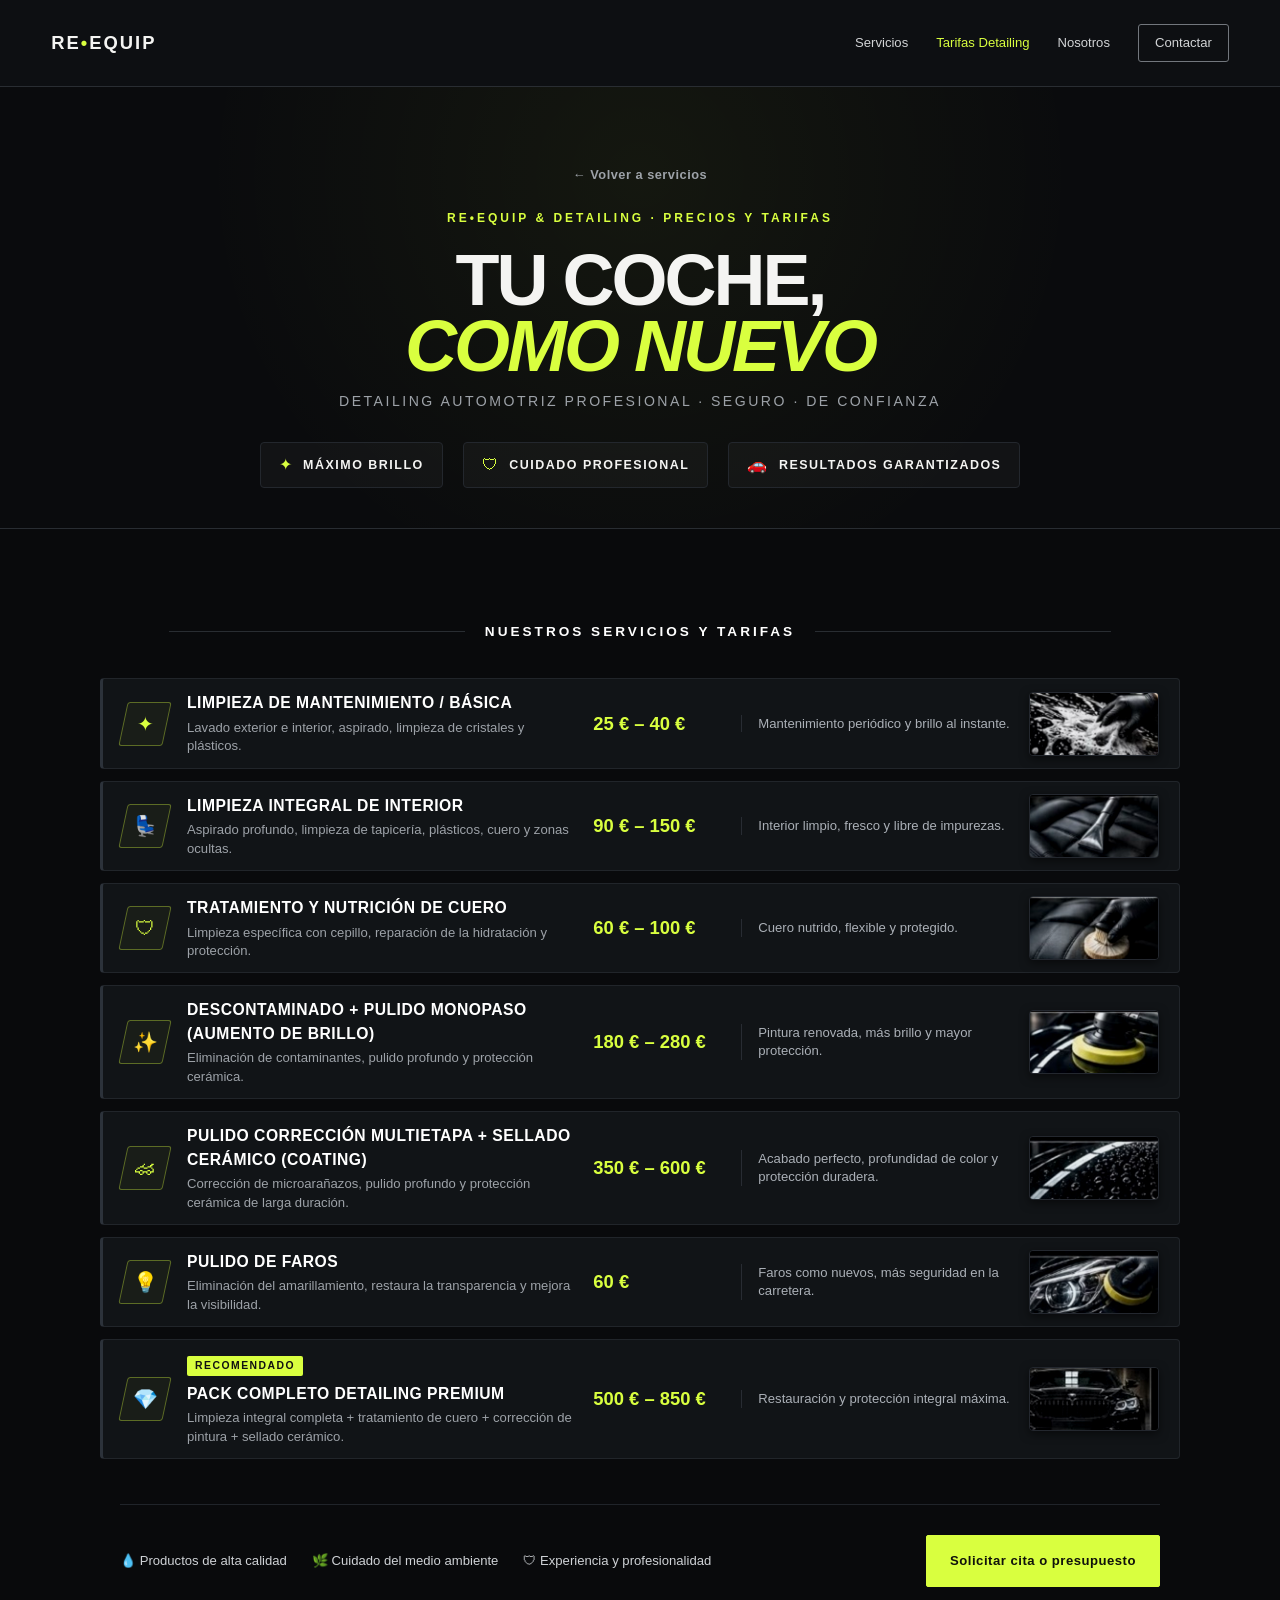
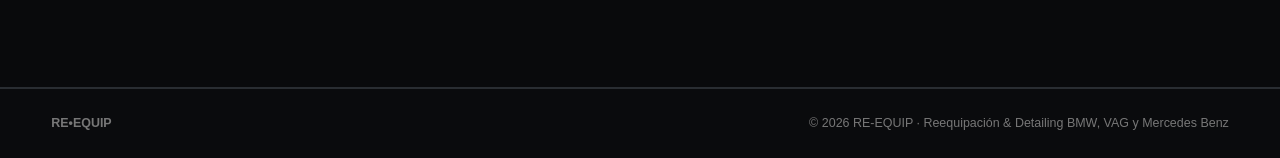
==== detailing.html @ 304aa778 "Cambios estéticos y nueva sección" ====
<!DOCTYPE html>
<html lang="es">

<head>
    <meta charset="UTF-8">
    <meta name="viewport" content="width=device-width, initial-scale=1.0">
    <meta name="description"
        content="Tarifas y servicios de detailing, limpieza y protección para BMW, Grupo VAG y Mercedes Benz en Murcia. Pulido, coating cerámico, cuero y más.">
    <title>Tarifas Detailing & Limpieza | RE-EQUIP</title>
    <link rel="stylesheet" href="styles.css">
</head>

<body class="page-detailing">
    <header class="header-inner">
        <div class="wrap nav">
            <a class="logo" href="index.html#inicio">RE<span>•</span>EQUIP</a>
            <nav>
                <a href="index.html#servicios">Servicios</a>
                <a href="detailing.html" class="active">Tarifas Detailing</a>
                <a href="index.html#nosotros">Nosotros</a>
                <a href="index.html#contacto" class="nav-cta">Contactar</a>
            </nav>
        </div>
    </header>

    <main>
        <section class="pricing-page-hero">
            <div class="wrap">
                <a href="index.html#servicios" class="back-link">← Volver a servicios</a>
                <div class="eyebrow">RE•EQUIP & DETAILING · PRECIOS Y TARIFAS</div>
                <h1>Tu coche,<br><em>como nuevo</em></h1>
                <p class="pricing-subtitle">Detailing automotriz profesional · seguro · de confianza</p>

                <div class="pricing-badges">
                    <div class="badge-item">
                        <span class="badge-icon">✦</span>
                        <strong>MÁXIMO BRILLO</strong>
                    </div>
                    <div class="badge-item">
                        <span class="badge-icon">🛡</span>
                        <strong>CUIDADO PROFESIONAL</strong>
                    </div>
                    <div class="badge-item">
                        <span class="badge-icon">🚗</span>
                        <strong>RESULTADOS GARANTIZADOS</strong>
                    </div>
                </div>
            </div>
        </section>

        <section class="pricing-section" id="tarifas">
            <div class="wrap">
                <div class="pricing-table-title">
                    <span>NUESTROS SERVICIOS Y TARIFAS</span>
                </div>

                <div class="pricing-list">
                    <!-- Fila 1 -->
                    <div class="pricing-row">
                        <div class="pricing-icon"><span>✦</span></div>
                        <div class="pricing-main">
                            <h4>Limpieza de mantenimiento / básica</h4>
                            <p>Lavado exterior e interior, aspirado, limpieza de cristales y plásticos.</p>
                        </div>
                        <div class="pricing-price">25 € – 40 €</div>
                        <div class="pricing-benefit">Mantenimiento periódico y brillo al instante.</div>
                        <div class="pricing-thumb">
                            <img src="images/service_1_lavado.jpg" alt="Limpieza de mantenimiento y lavado exterior">
                        </div>
                    </div>

                    <!-- Fila 2 -->
                    <div class="pricing-row">
                        <div class="pricing-icon"><span>💺</span></div>
                        <div class="pricing-main">
                            <h4>Limpieza integral de interior</h4>
                            <p>Aspirado profundo, limpieza de tapicería, plásticos, cuero y zonas ocultas.</p>
                        </div>
                        <div class="pricing-price">90 € – 150 €</div>
                        <div class="pricing-benefit">Interior limpio, fresco y libre de impurezas.</div>
                        <div class="pricing-thumb">
                            <img src="images/service_2_interior.jpg" alt="Limpieza integral y aspirado profundo de interior">
                        </div>
                    </div>

                    <!-- Fila 3 -->
                    <div class="pricing-row">
                        <div class="pricing-icon"><span>🛡</span></div>
                        <div class="pricing-main">
                            <h4>Tratamiento y nutrición de cuero</h4>
                            <p>Limpieza específica con cepillo, reparación de la hidratación y protección.</p>
                        </div>
                        <div class="pricing-price">60 € – 100 €</div>
                        <div class="pricing-benefit">Cuero nutrido, flexible y protegido.</div>
                        <div class="pricing-thumb">
                            <img src="images/service_3_cuero.jpg" alt="Tratamiento y nutrición de cuero con cepillo">
                        </div>
                    </div>

                    <!-- Fila 4 -->
                    <div class="pricing-row">
                        <div class="pricing-icon"><span>✨</span></div>
                        <div class="pricing-main">
                            <h4>Descontaminado + Pulido monopaso (aumento de brillo)</h4>
                            <p>Eliminación de contaminantes, pulido profundo y protección cerámica.</p>
                        </div>
                        <div class="pricing-price">180 € – 280 €</div>
                        <div class="pricing-benefit">Pintura renovada, más brillo y mayor protección.</div>
                        <div class="pricing-thumb">
                            <img src="images/service_4_pulido_monopaso.jpg" alt="Descontaminado y pulido monopaso con máquina rotorbital">
                        </div>
                    </div>

                    <!-- Fila 5 -->
                    <div class="pricing-row">
                        <div class="pricing-icon"><span>🏎</span></div>
                        <div class="pricing-main">
                            <h4>Pulido corrección multietapa + Sellado cerámico (Coating)</h4>
                            <p>Corrección de microarañazos, pulido profundo y protección cerámica de larga duración.</p>
                        </div>
                        <div class="pricing-price">350 € – 600 €</div>
                        <div class="pricing-benefit">Acabado perfecto, profundidad de color y protección duradera.</div>
                        <div class="pricing-thumb">
                            <img src="images/service_5_sellado_ceramico.jpg" alt="Sellado cerámico coating y repelencia al agua">
                        </div>
                    </div>

                    <!-- Fila 6 -->
                    <div class="pricing-row">
                        <div class="pricing-icon"><span>💡</span></div>
                        <div class="pricing-main">
                            <h4>Pulido de faros</h4>
                            <p>Eliminación del amarillamiento, restaura la transparencia y mejora la visibilidad.</p>
                        </div>
                        <div class="pricing-price">60 €</div>
                        <div class="pricing-benefit">Faros como nuevos, más seguridad en la carretera.</div>
                        <div class="pricing-thumb">
                            <img src="images/service_6_faros.jpg" alt="Pulido y restauración de faros">
                        </div>
                    </div>

                    <!-- Fila 7 -->
                    <div class="pricing-row">
                        <div class="pricing-icon"><span>💎</span></div>
                        <div class="pricing-main">
                            <span class="pack-tag">RECOMENDADO</span>
                            <h4>Pack completo detailing premium</h4>
                            <p>Limpieza integral completa + tratamiento de cuero + corrección de pintura + sellado cerámico.</p>
                        </div>
                        <div class="pricing-price">500 € – 850 €</div>
                        <div class="pricing-benefit">Restauración y protección integral máxima.</div>
                        <div class="pricing-thumb">
                            <img src="images/service_7_pack_premium.jpg" alt="Pack completo detailing premium">
                        </div>
                    </div>
                </div>

                <div class="pricing-footer-banner">
                    <div class="feature-tags">
                        <span>💧 Productos de alta calidad</span>
                        <span>🌿 Cuidado del medio ambiente</span>
                        <span>🛡 Experiencia y profesionalidad</span>
                    </div>
                    <a class="btn" href="index.html#contacto">Solicitar cita o presupuesto</a>
                </div>
            </div>
        </section>
    </main>

    <footer>
        <div class="wrap">
            <strong>RE•EQUIP</strong>
            <span>© 2026 RE-EQUIP · Reequipación & Detailing BMW, VAG y Mercedes Benz</span>
        </div>
    </footer>
</body>

</html>
---- styles.css ----
/* ==========================================================================
   1. VARIABLES Y CONFIGURACIÓN GLOBAL
   ========================================================================== */
:root {
    --bg: #0a0b0d;
    --panel: #121417;
    --text: #f4f4f2;
    --muted: #9da2a8;
    --accent: #d9ff3f;
    --line: #292d32;
}

* {
    box-sizing: border-box;
    margin: 0;
    padding: 0;
}

html {
    scroll-behavior: smooth;
}

body {
    font-family: Arial, Helvetica, sans-serif;
    background: var(--bg);
    color: var(--text);
    line-height: 1.5;
}

a {
    color: inherit;
    text-decoration: none;
}

/* Contenedor centralizado para limitar el ancho en pantalla */
.wrap {
    width: min(1280px, 92%);
    margin: 0 auto;
}


/* ==========================================================================
   2. CABECERA Y NAVEGACIÓN (HEADER & NAV)
   ========================================================================== */
header {
    position: absolute;
    z-index: 2;
    width: 100%;
    padding: 24px 0;
}

.nav {
    display: flex;
    align-items: center;
    justify-content: space-between;
}

.logo {
    font-size: 1.15rem;
    font-weight: 800;
    letter-spacing: 2px;
}

.logo span {
    color: var(--accent);
}

nav {
    display: flex;
    align-items: center;
    gap: 28px;
    font-size: .82rem;
    color: #d2d4d6;
}

nav a {
    display: inline-flex;
    align-items: center;
    transition: color .2s ease;
}

nav a:hover,
nav a.active {
    color: var(--accent);
}

.nav-cta {
    border: 1px solid #72777d;
    padding: 8px 16px;
    border-radius: 3px;
    transition: all .2s ease;
}

.nav-cta:hover {
    border-color: var(--accent);
    color: var(--accent);
}


/* ==========================================================================
   3. SECCIÓN HERO (PORTADA PRINCIPAL)
   ========================================================================== */
.hero {
    min-height: 760px;
    display: flex;
    align-items: center;
    background: linear-gradient(90deg, rgba(10, 11, 13, .98) 18%, rgba(10, 11, 13, .75) 55%, rgba(10, 11, 13, .35)), url('https://images.unsplash.com/photo-1555215695-3004980ad54e?auto=format&fit=crop&w=1900&q=85') center/cover;
}

.hero-content {
    max-width: 760px;
    padding-top: 60px;
    margin: 0;
}

.eyebrow {
    color: var(--accent);
    font-size: .75rem;
    font-weight: bold;
    letter-spacing: 3px;
    text-transform: uppercase;
    margin-bottom: 20px;
}

h1 {
    font-size: clamp(3rem, 8vw, 6.4rem);
    line-height: .91;
    letter-spacing: -5px;
    text-transform: uppercase;
    margin-bottom: 28px;
}

h1 em {
    font-style: normal;
    color: var(--accent);
}

.hero p {
    max-width: 580px;
    color: #c5c8cc;
    font-size: 1.08rem;
    margin-bottom: 32px;
}

.buttons {
    display: flex;
    gap: 14px;
    flex-wrap: wrap;
}

/* Botones generales */
.btn {
    display: inline-block;
    padding: 15px 23px;
    font-size: .82rem;
    font-weight: bold;
    letter-spacing: .5px;
    border: 1px solid var(--accent);
    background: var(--accent);
    color: #10120b;
    border-radius: 2px;
    transition: transform .2s ease, background .2s ease, border-color .2s ease;
    cursor: pointer;
}

.btn.alt {
    background: transparent;
    color: var(--text);
    border-color: #747980;
}

.btn:hover {
    transform: translateY(-2px);
}

.brands-tag {
    display: inline-flex;
    align-items: center;
    gap: 10px;
    font-size: .76rem;
    letter-spacing: 1.8px;
    text-transform: uppercase;
    color: #8f949a;
    margin-top: 22px;
}

.brands-tag strong {
    color: var(--text);
    font-weight: bold;
}


/* ==========================================================================
   4. ESTILOS BASE DE SECCIÓN Y CABECERAS DE SECCIÓN
   ========================================================================== */
section {
    padding: 105px 0;
}

.section-head {
    display: flex;
    justify-content: space-between;
    gap: 35px;
    align-items: end;
    margin-bottom: 42px;
}

.section-head h2 {
    font-size: clamp(2rem, 4vw, 3.5rem);
    line-height: 1;
    text-transform: uppercase;
    letter-spacing: -2px;
}

.section-head p {
    color: var(--muted);
    max-width: 440px;
}


/* ==========================================================================
   5. SECCIÓN SERVICIOS (CUADRÍCULA DE TARJETAS)
   ========================================================================== */
.services {
    background: #0d0f11;
    border-top: 1px solid var(--line);
    border-bottom: 1px solid var(--line);
}

.grid {
    display: grid;
    grid-template-columns: repeat(4, 1fr);
    gap: 2px;
    background: var(--line);
}

.card {
    position: relative;
    background: var(--panel);
    padding: 34px 26px;
    min-height: 245px;
    display: flex;
    flex-direction: column;
    transition: transform .2s ease, background .2s ease;
    overflow: hidden;
}

.card:hover {
    background: #16191f;
    transform: translateY(-2px);
}

/* 5.1 ESTADO BLOQUEADO ESTILO VIDEOJUEGO (ITEMS NO DESBLOQUEADOS) */
.card.card-locked {
    background: #111317;
    cursor: not-allowed;
    user-select: none;
}

.card.card-locked:hover {
    background: #111317;
    transform: none;
}

.card.card-locked .card-content {
    opacity: 0.68;
    filter: grayscale(0.45);
    pointer-events: none;
    transition: opacity .2s ease;
}

.card.card-locked:hover .card-content {
    opacity: 0.88;
}

.card-locked-overlay {
    position: absolute;
    inset: 0;
    display: flex;
    align-items: center;
    justify-content: center;
    padding: 20px;
    background: rgba(10, 12, 15, 0.42);
    z-index: 2;
}

.locked-badge {
    display: inline-flex;
    flex-direction: column;
    align-items: center;
    gap: 6px;
    background: rgba(18, 21, 26, 0.88);
    border: 1px solid rgba(255, 255, 255, 0.14);
    padding: 10px 18px;
    border-radius: 4px;
    box-shadow: 0 8px 24px rgba(0, 0, 0, 0.55);
    backdrop-filter: blur(8px);
    -webkit-backdrop-filter: blur(8px);
    transition: border-color .25s ease, transform .25s ease;
}

.card.card-locked:hover .locked-badge {
    border-color: rgba(255, 255, 255, 0.28);
    transform: scale(1.04);
}

.lock-icon {
    font-size: 1.15rem;
    line-height: 1;
}

.lock-text {
    font-size: .68rem;
    font-weight: 800;
    letter-spacing: 2.5px;
    color: #e0e4eb;
    text-transform: uppercase;
    white-space: nowrap;
}

.number {
    color: var(--accent);
    font-size: .75rem;
    font-weight: bold;
    letter-spacing: 2px;
}

.card h3 {
    font-size: 1.15rem;
    text-transform: uppercase;
    margin: 32px 0 12px;
}

.card p {
    color: var(--muted);
    font-size: .9rem;
    line-height: 1.55;
}

.card-link {
    margin-top: auto;
    padding-top: 18px;
    color: var(--accent);
    font-weight: bold;
    font-size: .82rem;
    display: inline-flex;
    align-items: center;
    gap: 6px;
    transition: gap .2s ease;
}

.card-link:hover {
    gap: 10px;
}


/* ==========================================================================
   5.1. PÁGINA INDEPENDIENTE DE TARIFAS DE DETAILING (detailing.html)
   ========================================================================== */
.header-inner {
    position: relative;
    border-bottom: 1px solid var(--line);
    background: #0d0f12;
}

.pricing-page-hero {
    padding: 75px 0 40px;
    text-align: center;
    background: radial-gradient(circle at 50% 20%, rgba(217, 255, 63, 0.05) 0%, transparent 60%);
}

.back-link {
    display: inline-flex;
    align-items: center;
    gap: 8px;
    font-size: .8rem;
    font-weight: bold;
    color: var(--muted);
    letter-spacing: .5px;
    margin-bottom: 25px;
    transition: color .2s ease;
}

.back-link:hover {
    color: var(--accent);
}

.pricing-page-hero h1 {
    font-size: clamp(2.8rem, 6vw, 4.5rem);
    line-height: .92;
    text-transform: uppercase;
    letter-spacing: -3px;
    margin-bottom: 12px;
}

.pricing-page-hero h1 em {
    font-style: italic;
    color: var(--accent);
}

.pricing-subtitle {
    color: var(--muted);
    font-size: .88rem;
    letter-spacing: 2.5px;
    text-transform: uppercase;
    margin-bottom: 30px;
}

.pricing-badges {
    display: flex;
    justify-content: center;
    gap: 20px;
    flex-wrap: wrap;
    margin-top: 25px;
}

.badge-item {
    display: inline-flex;
    align-items: center;
    gap: 10px;
    background: rgba(255, 255, 255, 0.03);
    border: 1px solid #23272d;
    padding: 10px 18px;
    border-radius: 4px;
    font-size: .78rem;
    letter-spacing: 1.5px;
}

.badge-icon {
    color: var(--accent);
    font-size: 1rem;
}

/* LISTA Y FILAS DE TARIFAS DE DETAILING */
.pricing-section {
    background: #090a0c;
    border-top: 1px solid var(--line);
    border-bottom: 1px solid var(--line);
    padding: 60px 0 100px;
}

.pricing-table-title {
    text-align: center;
    margin: 30px 0 35px;
    position: relative;
}

.pricing-table-title span {
    background: #090a0c;
    padding: 0 20px;
    color: #fff;
    font-weight: 800;
    letter-spacing: 3px;
    font-size: .85rem;
    position: relative;
    z-index: 1;
}

.pricing-table-title::before {
    content: '';
    position: absolute;
    top: 50%;
    left: 10%;
    right: 10%;
    height: 1px;
    background: var(--line);
    z-index: 0;
}

.pricing-list {
    display: flex;
    flex-direction: column;
    gap: 12px;
    max-width: 1080px;
    margin: 0 auto;
}

.pricing-row {
    display: grid;
    grid-template-columns: 46px 1.8fr 130px 1.25fr 130px;
    align-items: center;
    gap: 18px;
    background: #111417;
    border: 1px solid #21252a;
    border-left: 3px solid #2c323a;
    padding: 12px 20px;
    border-radius: 4px;
    transition: transform .2s ease, border-color .2s ease, background .2s ease, box-shadow .2s ease;
}

.pricing-row:hover {
    transform: translateY(-2px);
    background: #15191e;
    border-left-color: var(--accent);
    box-shadow: 0 6px 20px rgba(0, 0, 0, 0.4);
}

.pricing-icon {
    width: 44px;
    height: 44px;
    border: 1px solid rgba(217, 255, 63, 0.35);
    background: rgba(217, 255, 63, 0.04);
    transform: skewX(-12deg);
    display: flex;
    justify-content: center;
    align-items: center;
    border-radius: 3px;
    color: var(--accent);
    transition: border-color .25s ease, background .25s ease, box-shadow .25s ease;
    flex-shrink: 0;
}

.pricing-icon span {
    transform: skewX(12deg);
    font-size: 1.25rem;
    display: inline-block;
    line-height: 1;
}

.pricing-row:hover .pricing-icon {
    border-color: var(--accent);
    background: rgba(217, 255, 63, 0.1);
    box-shadow: 0 0 12px rgba(217, 255, 63, 0.2);
}

.pricing-main h4 {
    font-size: .98rem;
    font-weight: 700;
    text-transform: uppercase;
    letter-spacing: .5px;
    color: #fff;
    margin-bottom: 4px;
}

.pricing-main p {
    font-size: .82rem;
    color: var(--muted);
    line-height: 1.4;
}

.pack-tag {
    display: inline-block;
    background: var(--accent);
    color: #111;
    font-size: .65rem;
    font-weight: 800;
    letter-spacing: 1.5px;
    padding: 2px 8px;
    border-radius: 2px;
    margin-bottom: 6px;
}

.pricing-price {
    font-size: 1.15rem;
    font-weight: 800;
    color: var(--accent);
    white-space: nowrap;
}

.pricing-benefit {
    font-size: .82rem;
    color: #abb0b7;
    border-left: 1px solid #282c33;
    padding-left: 16px;
    line-height: 1.35;
}

.pricing-thumb {
    width: 130px;
    height: 64px;
    border-radius: 4px;
    overflow: hidden;
    position: relative;
    border: 1px solid #23272e;
    background: #0a0c0e;
    flex-shrink: 0;
    box-shadow: 0 3px 10px rgba(0, 0, 0, 0.5);
    transition: border-color .25s ease, box-shadow .25s ease;
}

.pricing-thumb img {
    width: 100%;
    height: 100%;
    object-fit: cover;
    display: block;
    filter: brightness(0.92) contrast(1.05);
    transition: transform .35s ease, filter .35s ease;
}

.pricing-row:hover .pricing-thumb {
    border-color: rgba(217, 255, 63, 0.4);
    box-shadow: 0 4px 16px rgba(0, 0, 0, 0.6), 0 0 10px rgba(217, 255, 63, 0.15);
}

.pricing-row:hover .pricing-thumb img {
    transform: scale(1.06);
    filter: brightness(1.05) contrast(1.1);
}

.pricing-footer-banner {
    margin-top: 45px;
    display: flex;
    justify-content: space-between;
    align-items: center;
    flex-wrap: wrap;
    gap: 20px;
    padding-top: 30px;
    border-top: 1px solid #20242a;
    max-width: 1040px;
    margin-left: auto;
    margin-right: auto;
}

.feature-tags {
    display: flex;
    gap: 25px;
    flex-wrap: wrap;
    font-size: .82rem;
    color: #cfd2d6;
}


/* ==========================================================================
   6. SECCIÓN SOBRE NOSOTROS (ABOUT)
   ========================================================================== */
.about {
    display: grid;
    grid-template-columns: 1fr 1fr;
    gap: 75px;
    align-items: center;
}

.about-img {
    height: 500px;
    background: url('https://images.unsplash.com/photo-1617814076367-b759c7d7e738?auto=format&fit=crop&w=1000&q=80') center/cover;
    border-radius: 2px;
}

.about h2 {
    font-size: clamp(2.3rem, 5vw, 4rem);
    line-height: .95;
    text-transform: uppercase;
    letter-spacing: -2px;
    margin: 14px 0 25px;
}

.about p {
    color: var(--muted);
    margin-bottom: 22px;
}

.checks {
    list-style: none;
    color: #e4e5e5;
}

.checks li {
    margin: 13px 0;
}

.checks li::before {
    content: '✓';
    color: var(--accent);
    font-weight: bold;
    margin-right: 12px;
}


/* ==========================================================================
   7. SECCIÓN CONTACTO (BANNER INFERIOR "¿EMPEZAMOS?")
   ========================================================================== */
.contact {
    background: var(--accent);
    color: #111;
    padding: 48px 0;
}

.contact .section-head {
    margin: 0;
    align-items: center;
    padding-left: 0;
    padding-right: 0;
}

/* 7.1 BLOQUE IZQUIERDO: "¿Empezamos? Hazlo a tu manera" */
.contact-info {
    transform: translateX(60px);
}

.contact .eyebrow {
    color: #3f4911;
    margin-bottom: 4px;
}

.contact h2 {
    font-size: clamp(1.7rem, 3vw, 2.5rem);
    line-height: 1;
    letter-spacing: -1px;
}

/* 7.2 BLOQUE DERECHO: Texto de propuesta y botón de correo */
.contact-action {
    display: flex;
    flex-direction: column;
    align-items: flex-end;
    text-align: right;
    margin-left: auto;
    transform: translateX(680px);
}

.contact p {
    color: #353b20;
    font-size: .92rem;
    line-height: 1.4;
    max-width: 420px;
}

.contact .btn {
    background: #111;
    color: #fff;
    border-color: #111;
    margin-top: 10px;
    padding: 10px 18px;
    font-size: .76rem;
}


/* ==========================================================================
   8. PIE DE PÁGINA (FOOTER)
   ========================================================================== */
footer {
    padding: 25px 0;
    color: #777;
    font-size: .78rem;
    border-top: 1px solid var(--line);
}

footer .wrap {
    display: flex;
    justify-content: space-between;
}


/* ==========================================================================
   9. MEDIA QUERIES (DISEÑO RESPONSIVO)
   ========================================================================== */
/* Tablets y pantallas medianas (<= 1050px) */
@media(max-width:1050px) {
    .grid {
        grid-template-columns: repeat(2, 1fr);
    }

    .pricing-row {
        grid-template-columns: 42px 1.5fr 115px 1.1fr 110px;
        gap: 14px;
        padding: 10px 16px;
    }

    .pricing-thumb {
        width: 110px;
        height: 56px;
    }

    .pricing-icon {
        width: 38px;
        height: 38px;
    }

    .pricing-icon span {
        font-size: 1.1rem;
    }
}

@media(max-width:840px) {
    .pricing-row {
        grid-template-columns: 40px 1.6fr 110px 100px;
        gap: 12px;
    }

    .pricing-thumb {
        width: 100px;
        height: 52px;
    }

    .pricing-benefit {
        display: none;
    }
}

/* Móviles y pantallas pequeñas (<= 700px) */
@media(max-width:700px) {
    nav {
        display: none;
    }

    .hero {
        min-height: 650px;
    }

    .grid,
    .about {
        grid-template-columns: 1fr;
    }

    .pricing-row {
        grid-template-columns: 1fr;
        gap: 12px;
        text-align: left;
        padding: 16px;
    }

    .pricing-icon {
        display: none;
    }

    .pricing-thumb {
        width: 100%;
        height: 120px;
        order: -1;
        margin-bottom: 2px;
    }

    .pricing-price {
        font-size: 1.3rem;
    }

    .pricing-benefit {
        display: block;
        border-left: none;
        padding-left: 0;
        border-top: 1px solid #20242a;
        padding-top: 8px;
    }

    .pricing-footer-banner {
        flex-direction: column;
        align-items: flex-start;
    }

    .about-img {
        height: 300px;
        order: 2;
    }

    .section-head {
        display: block;
    }

    .contact .section-head {
        padding-left: 0;
        padding-right: 0;
    }

    .contact-info {
        transform: none;
    }

    .contact-action {
        align-items: flex-start;
        text-align: left;
        margin-left: 0;
        transform: none;
    }

    .section-head p {
        margin-top: 18px;
    }

    .card {
        min-height: 190px;
    }

    section {
        padding: 75px 0;
    }

    h1 {
        letter-spacing: -3px;
    }

    footer .wrap {
        display: block;
    }

    footer span {
        display: block;
        margin-top: 8px;
    }
}
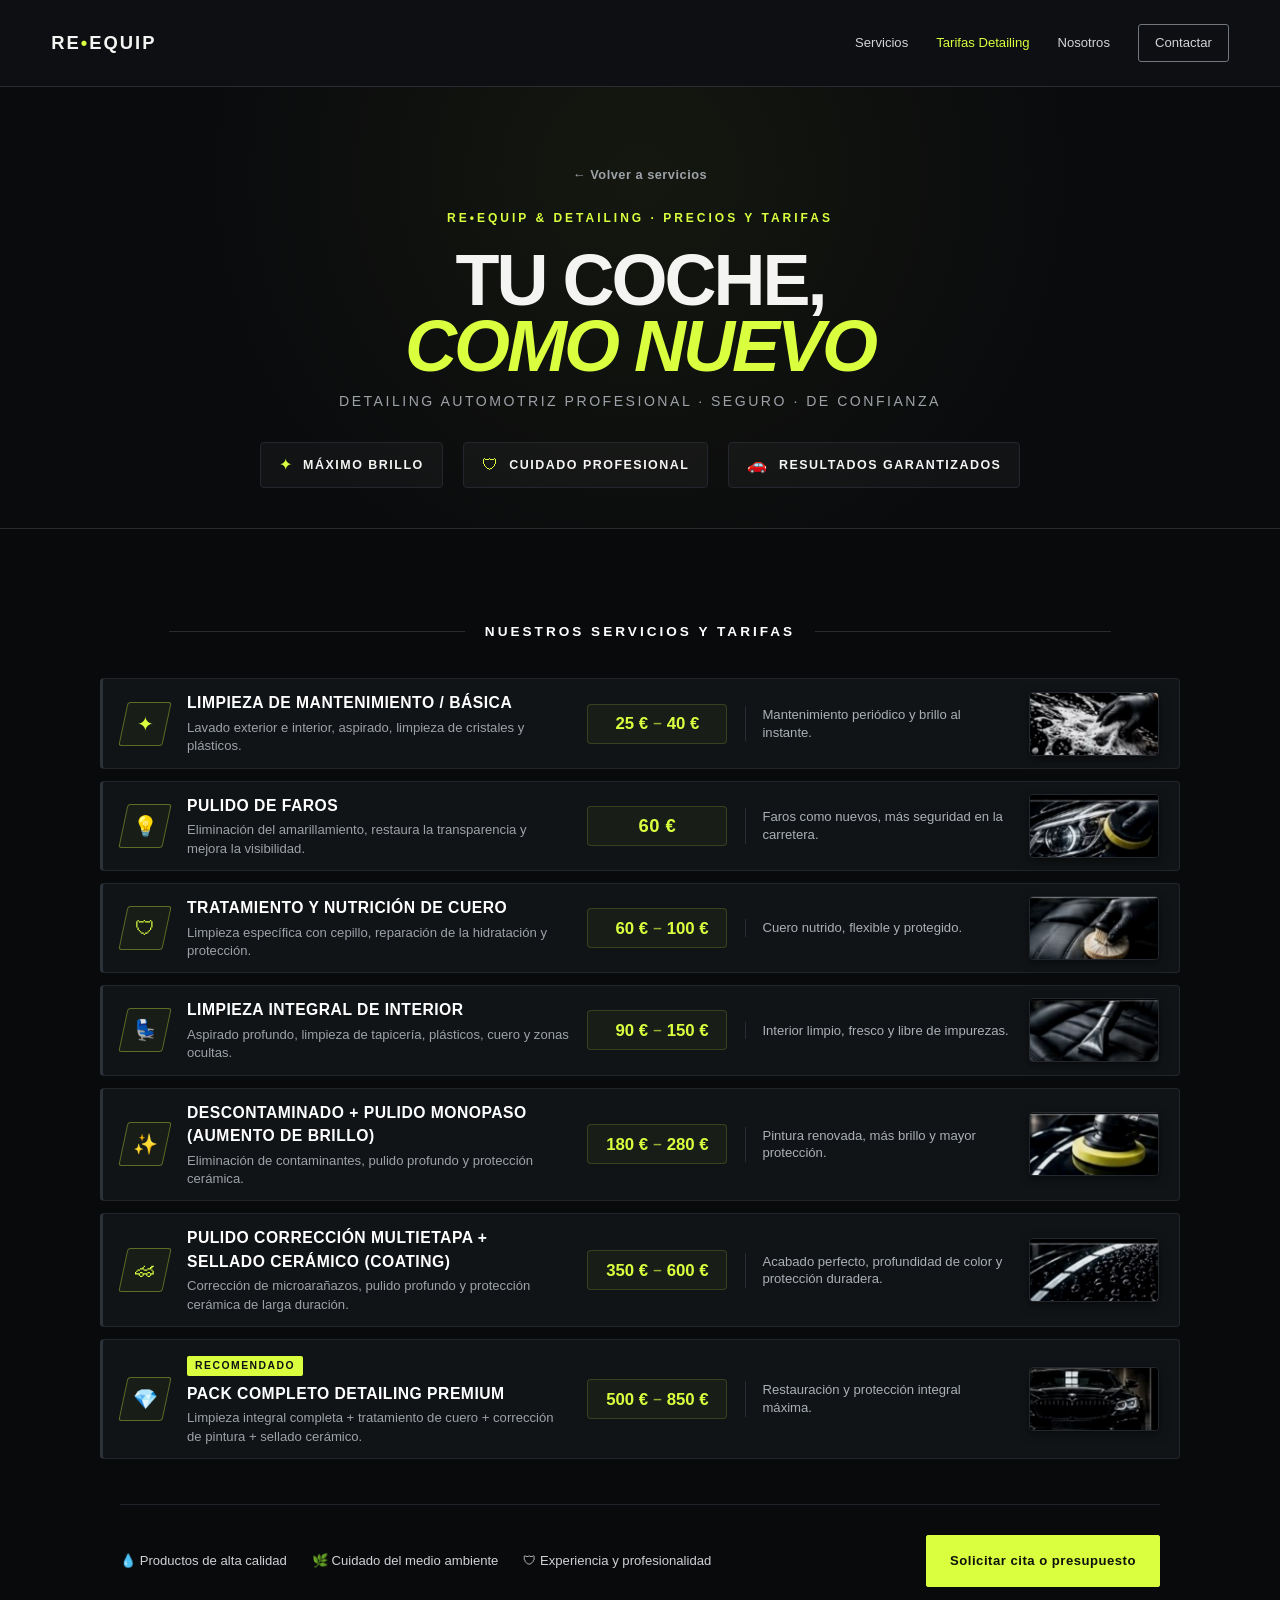
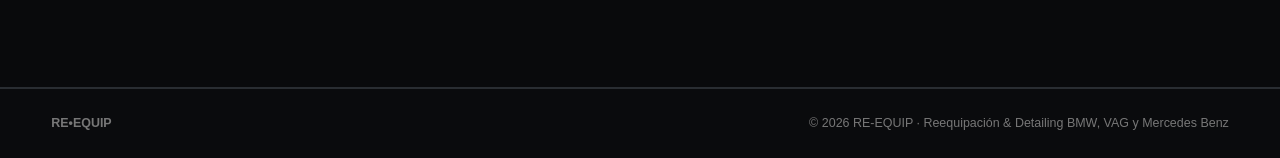
==== commit 61e37d4f: "Cambios menores antes de publicar" ====
--- a/detailing.html
+++ b/detailing.html
@@ -62,7 +62,11 @@
                             <h4>Limpieza de mantenimiento / básica</h4>
                             <p>Lavado exterior e interior, aspirado, limpieza de cristales y plásticos.</p>
                         </div>
-                        <div class="pricing-price">25 € – 40 €</div>
+                        <div class="pricing-price">
+                            <span class="price-from">25 €</span>
+                            <span class="price-sep">–</span>
+                            <span class="price-to">40 €</span>
+                        </div>
                         <div class="pricing-benefit">Mantenimiento periódico y brillo al instante.</div>
                         <div class="pricing-thumb">
                             <img src="images/service_1_lavado.jpg" alt="Limpieza de mantenimiento y lavado exterior">
@@ -70,72 +74,93 @@
                     </div>
 
                     <!-- Fila 2 -->
+                    <div class="pricing-row">
+                        <div class="pricing-icon"><span>💡</span></div>
+                        <div class="pricing-main">
+                            <h4>Pulido de faros</h4>
+                            <p>Eliminación del amarillamiento, restaura la transparencia y mejora la visibilidad.</p>
+                        </div>
+                        <div class="pricing-price pricing-price-single">
+                            <span class="price-fixed">60 €</span>
+                        </div>
+                        <div class="pricing-benefit">Faros como nuevos, más seguridad en la carretera.</div>
+                        <div class="pricing-thumb">
+                            <img src="images/service_6_faros.jpg" alt="Pulido y restauración de faros">
+                        </div>
+                    </div>
+
+                    <!-- Fila 3 -->
+                    <div class="pricing-row">
+                        <div class="pricing-icon"><span>🛡</span></div>
+                        <div class="pricing-main">
+                            <h4>Tratamiento y nutrición de cuero</h4>
+                            <p>Limpieza específica con cepillo, reparación de la hidratación y protección.</p>
+                        </div>
+                        <div class="pricing-price">
+                            <span class="price-from">60 €</span>
+                            <span class="price-sep">–</span>
+                            <span class="price-to">100 €</span>
+                        </div>
+                        <div class="pricing-benefit">Cuero nutrido, flexible y protegido.</div>
+                        <div class="pricing-thumb">
+                            <img src="images/service_3_cuero.jpg" alt="Tratamiento y nutrición de cuero con cepillo">
+                        </div>
+                    </div>
+
+                    <!-- Fila 4 -->
                     <div class="pricing-row">
                         <div class="pricing-icon"><span>💺</span></div>
                         <div class="pricing-main">
                             <h4>Limpieza integral de interior</h4>
                             <p>Aspirado profundo, limpieza de tapicería, plásticos, cuero y zonas ocultas.</p>
                         </div>
-                        <div class="pricing-price">90 € – 150 €</div>
+                        <div class="pricing-price">
+                            <span class="price-from">90 €</span>
+                            <span class="price-sep">–</span>
+                            <span class="price-to">150 €</span>
+                        </div>
                         <div class="pricing-benefit">Interior limpio, fresco y libre de impurezas.</div>
                         <div class="pricing-thumb">
-                            <img src="images/service_2_interior.jpg" alt="Limpieza integral y aspirado profundo de interior">
-                        </div>
-                    </div>
-
-                    <!-- Fila 3 -->
-                    <div class="pricing-row">
-                        <div class="pricing-icon"><span>🛡</span></div>
-                        <div class="pricing-main">
-                            <h4>Tratamiento y nutrición de cuero</h4>
-                            <p>Limpieza específica con cepillo, reparación de la hidratación y protección.</p>
-                        </div>
-                        <div class="pricing-price">60 € – 100 €</div>
-                        <div class="pricing-benefit">Cuero nutrido, flexible y protegido.</div>
-                        <div class="pricing-thumb">
-                            <img src="images/service_3_cuero.jpg" alt="Tratamiento y nutrición de cuero con cepillo">
-                        </div>
-                    </div>
-
-                    <!-- Fila 4 -->
+                            <img src="images/service_2_interior.jpg"
+                                alt="Limpieza integral y aspirado profundo de interior">
+                        </div>
+                    </div>
+
+                    <!-- Fila 5 -->
                     <div class="pricing-row">
                         <div class="pricing-icon"><span>✨</span></div>
                         <div class="pricing-main">
                             <h4>Descontaminado + Pulido monopaso (aumento de brillo)</h4>
                             <p>Eliminación de contaminantes, pulido profundo y protección cerámica.</p>
                         </div>
-                        <div class="pricing-price">180 € – 280 €</div>
+                        <div class="pricing-price">
+                            <span class="price-from">180 €</span>
+                            <span class="price-sep">–</span>
+                            <span class="price-to">280 €</span>
+                        </div>
                         <div class="pricing-benefit">Pintura renovada, más brillo y mayor protección.</div>
                         <div class="pricing-thumb">
-                            <img src="images/service_4_pulido_monopaso.jpg" alt="Descontaminado y pulido monopaso con máquina rotorbital">
-                        </div>
-                    </div>
-
-                    <!-- Fila 5 -->
+                            <img src="images/service_4_pulido_monopaso.jpg"
+                                alt="Descontaminado y pulido monopaso con máquina rotorbital">
+                        </div>
+                    </div>
+
+                    <!-- Fila 6 -->
                     <div class="pricing-row">
                         <div class="pricing-icon"><span>🏎</span></div>
                         <div class="pricing-main">
                             <h4>Pulido corrección multietapa + Sellado cerámico (Coating)</h4>
                             <p>Corrección de microarañazos, pulido profundo y protección cerámica de larga duración.</p>
                         </div>
-                        <div class="pricing-price">350 € – 600 €</div>
+                        <div class="pricing-price">
+                            <span class="price-from">350 €</span>
+                            <span class="price-sep">–</span>
+                            <span class="price-to">600 €</span>
+                        </div>
                         <div class="pricing-benefit">Acabado perfecto, profundidad de color y protección duradera.</div>
                         <div class="pricing-thumb">
-                            <img src="images/service_5_sellado_ceramico.jpg" alt="Sellado cerámico coating y repelencia al agua">
-                        </div>
-                    </div>
-
-                    <!-- Fila 6 -->
-                    <div class="pricing-row">
-                        <div class="pricing-icon"><span>💡</span></div>
-                        <div class="pricing-main">
-                            <h4>Pulido de faros</h4>
-                            <p>Eliminación del amarillamiento, restaura la transparencia y mejora la visibilidad.</p>
-                        </div>
-                        <div class="pricing-price">60 €</div>
-                        <div class="pricing-benefit">Faros como nuevos, más seguridad en la carretera.</div>
-                        <div class="pricing-thumb">
-                            <img src="images/service_6_faros.jpg" alt="Pulido y restauración de faros">
+                            <img src="images/service_5_sellado_ceramico.jpg"
+                                alt="Sellado cerámico coating y repelencia al agua">
                         </div>
                     </div>
 
@@ -145,9 +170,14 @@
                         <div class="pricing-main">
                             <span class="pack-tag">RECOMENDADO</span>
                             <h4>Pack completo detailing premium</h4>
-                            <p>Limpieza integral completa + tratamiento de cuero + corrección de pintura + sellado cerámico.</p>
-                        </div>
-                        <div class="pricing-price">500 € – 850 €</div>
+                            <p>Limpieza integral completa + tratamiento de cuero + corrección de pintura + sellado
+                                cerámico.</p>
+                        </div>
+                        <div class="pricing-price">
+                            <span class="price-from">500 €</span>
+                            <span class="price-sep">–</span>
+                            <span class="price-to">850 €</span>
+                        </div>
                         <div class="pricing-benefit">Restauración y protección integral máxima.</div>
                         <div class="pricing-thumb">
                             <img src="images/service_7_pack_premium.jpg" alt="Pack completo detailing premium">
@@ -175,4 +205,4 @@
     </footer>
 </body>
 
-</html>
+</html>
--- a/styles.css
+++ b/styles.css
@@ -477,7 +477,7 @@
 
 .pricing-row {
     display: grid;
-    grid-template-columns: 46px 1.8fr 130px 1.25fr 130px;
+    grid-template-columns: 46px 1.8fr 140px 1.25fr 130px;
     align-items: center;
     gap: 18px;
     background: #111417;
@@ -551,10 +551,58 @@
 }
 
 .pricing-price {
+    width: 140px;
+    height: 40px;
+    box-sizing: border-box;
+    display: grid;
+    grid-template-columns: 1fr auto 1fr;
+    align-items: center;
+    justify-items: center;
+    padding: 0 8px;
+    background: rgba(217, 255, 63, 0.04);
+    border: 1px solid rgba(217, 255, 63, 0.16);
+    border-radius: 4px;
+    font-size: 1.05rem;
+    font-weight: 800;
+    color: var(--accent);
+    white-space: nowrap;
+    transition: background .2s ease, border-color .2s ease, box-shadow .2s ease;
+}
+
+.pricing-row:hover .pricing-price {
+    background: rgba(217, 255, 63, 0.08);
+    border-color: rgba(217, 255, 63, 0.35);
+    box-shadow: 0 0 12px rgba(217, 255, 63, 0.12);
+}
+
+.price-from {
+    justify-self: end;
+    text-align: right;
+}
+
+.price-sep {
+    justify-self: center;
+    padding: 0 5px;
+    color: rgba(217, 255, 63, 0.65);
+    font-weight: 600;
+    font-size: .95rem;
+}
+
+.price-to {
+    justify-self: start;
+    text-align: left;
+}
+
+.pricing-price-single {
+    display: flex;
+    justify-content: center;
+    align-items: center;
+}
+
+.price-fixed {
+    text-align: center;
     font-size: 1.15rem;
-    font-weight: 800;
-    color: var(--accent);
-    white-space: nowrap;
+    letter-spacing: .5px;
 }
 
 .pricing-benefit {
@@ -667,61 +715,110 @@
 
 
 /* ==========================================================================
-   7. SECCIÓN CONTACTO (BANNER INFERIOR "¿EMPEZAMOS?")
+   7. SECCIÓN CONTACTO (BANNER INFERIOR AMARILLO)
    ========================================================================== */
 .contact {
     background: var(--accent);
     color: #111;
-    padding: 48px 0;
-}
-
-.contact .section-head {
+    padding: 24px 0;
+}
+
+/* Contenedor del banner: flexbox simétrico para alinear ambos lados a la misma altura */
+.contact-container {
+    width: 100%;
+    max-width: 100%;
     margin: 0;
-    align-items: center;
-    padding-left: 0;
-    padding-right: 0;
-}
-
-/* 7.1 BLOQUE IZQUIERDO: "¿Empezamos? Hazlo a tu manera" */
-.contact-info {
-    transform: translateX(60px);
-}
-
-.contact .eyebrow {
-    color: #3f4911;
-    margin-bottom: 4px;
-}
-
-.contact h2 {
-    font-size: clamp(1.7rem, 3vw, 2.5rem);
-    line-height: 1;
-    letter-spacing: -1px;
-}
-
-/* 7.2 BLOQUE DERECHO: Texto de propuesta y botón de correo */
-.contact-action {
+    padding: 0 clamp(14px, 1.5vw, 24px);
+    display: flex;
+    justify-content: space-between;
+    align-items: center; /* Alinea exactamente a la misma altura vertical el bloque izquierdo y derecho */
+    gap: clamp(20px, 3.5vw, 44px);
+}
+
+/* Bloque lateral izquierdo */
+.contact-side-left {
+    display: flex;
+    flex-direction: column;
+    align-items: flex-start;
+    gap: 4px;
+}
+
+/* Bloque lateral derecho */
+.contact-side-right {
     display: flex;
     flex-direction: column;
     align-items: flex-end;
     text-align: right;
-    margin-left: auto;
-    transform: translateX(680px);
-}
-
-.contact p {
+    gap: 6px;
+}
+
+/* 7.1 ELEMENTO 1: Subtítulo / Eyebrow superior ("¿Empezamos?") */
+.contact-eyebrow {
+    margin: 0;
+}
+
+.contact-eyebrow span {
+    font-size: .78rem;
+    font-weight: 800;
+    text-transform: uppercase;
+    letter-spacing: 2px;
+    color: #3f4911;
+    display: inline-block;
+    line-height: 1.2;
+}
+
+/* 7.2 ELEMENTO 2: Título principal ("Hazlo a tu manera.") */
+.contact-title {
+    margin: 0;
+}
+
+.contact-title h2 {
+    font-size: clamp(1.5rem, 2.4vw, 2.1rem);
+    line-height: 1.05;
+    text-transform: uppercase;
+    letter-spacing: -1px;
+    color: #111;
+    margin: 0;
+}
+
+/* 7.3 ELEMENTO 3: Texto de propuesta / descripción */
+.contact-desc {
+    max-width: 420px;
+    margin: 0;
+}
+
+.contact-desc p {
     color: #353b20;
-    font-size: .92rem;
-    line-height: 1.4;
-    max-width: 420px;
-}
-
-.contact .btn {
+    font-size: .88rem;
+    line-height: 1.35;
+    margin: 0;
+}
+
+/* 7.4 ELEMENTO 4: Botón de acción / contacto */
+.contact-cta {
+    margin: 0;
+}
+
+.contact-cta .btn {
+    display: inline-flex;
+    align-items: center;
     background: #111;
     color: #fff;
-    border-color: #111;
-    margin-top: 10px;
-    padding: 10px 18px;
+    border: 1px solid #111;
+    padding: 8px 18px;
     font-size: .76rem;
+    font-weight: 700;
+    letter-spacing: .5px;
+    border-radius: 3px;
+    transition: all .2s ease;
+    text-decoration: none;
+}
+
+.contact-cta .btn:hover {
+    background: #202428;
+    border-color: #202428;
+    transform: translateY(-2px);
+    box-shadow: 0 4px 12px rgba(0, 0, 0, 0.25);
 }
 
 
@@ -751,9 +848,20 @@
     }
 
     .pricing-row {
-        grid-template-columns: 42px 1.5fr 115px 1.1fr 110px;
+        grid-template-columns: 42px 1.5fr 130px 1.1fr 110px;
         gap: 14px;
         padding: 10px 16px;
+    }
+
+    .pricing-price {
+        width: 130px;
+        height: 38px;
+        font-size: .95rem;
+        padding: 0 5px;
+    }
+
+    .price-fixed {
+        font-size: 1.05rem;
     }
 
     .pricing-thumb {
@@ -773,8 +881,15 @@
 
 @media(max-width:840px) {
     .pricing-row {
-        grid-template-columns: 40px 1.6fr 110px 100px;
+        grid-template-columns: 40px 1.6fr 125px 100px;
         gap: 12px;
+    }
+
+    .pricing-price {
+        width: 125px;
+        height: 38px;
+        font-size: .92rem;
+        padding: 0 4px;
     }
 
     .pricing-thumb {
@@ -821,7 +936,16 @@
     }
 
     .pricing-price {
-        font-size: 1.3rem;
+        width: auto;
+        min-width: 0;
+        display: inline-grid;
+        padding: 6px 14px;
+        font-size: 1.15rem;
+        margin: 4px 0;
+    }
+
+    .pricing-price-single {
+        display: inline-flex;
     }
 
     .pricing-benefit {
@@ -846,20 +970,23 @@
         display: block;
     }
 
-    .contact .section-head {
-        padding-left: 0;
-        padding-right: 0;
-    }
-
-    .contact-info {
-        transform: none;
-    }
-
-    .contact-action {
+    .contact-container {
+        flex-direction: column;
+        align-items: flex-start;
+        gap: 14px;
+        padding: 0 16px;
+    }
+
+    .contact-side-left,
+    .contact-side-right {
         align-items: flex-start;
         text-align: left;
-        margin-left: 0;
-        transform: none;
+        width: 100%;
+    }
+
+    .contact-desc {
+        text-align: left;
+        max-width: 100%;
     }
 
     .section-head p {
